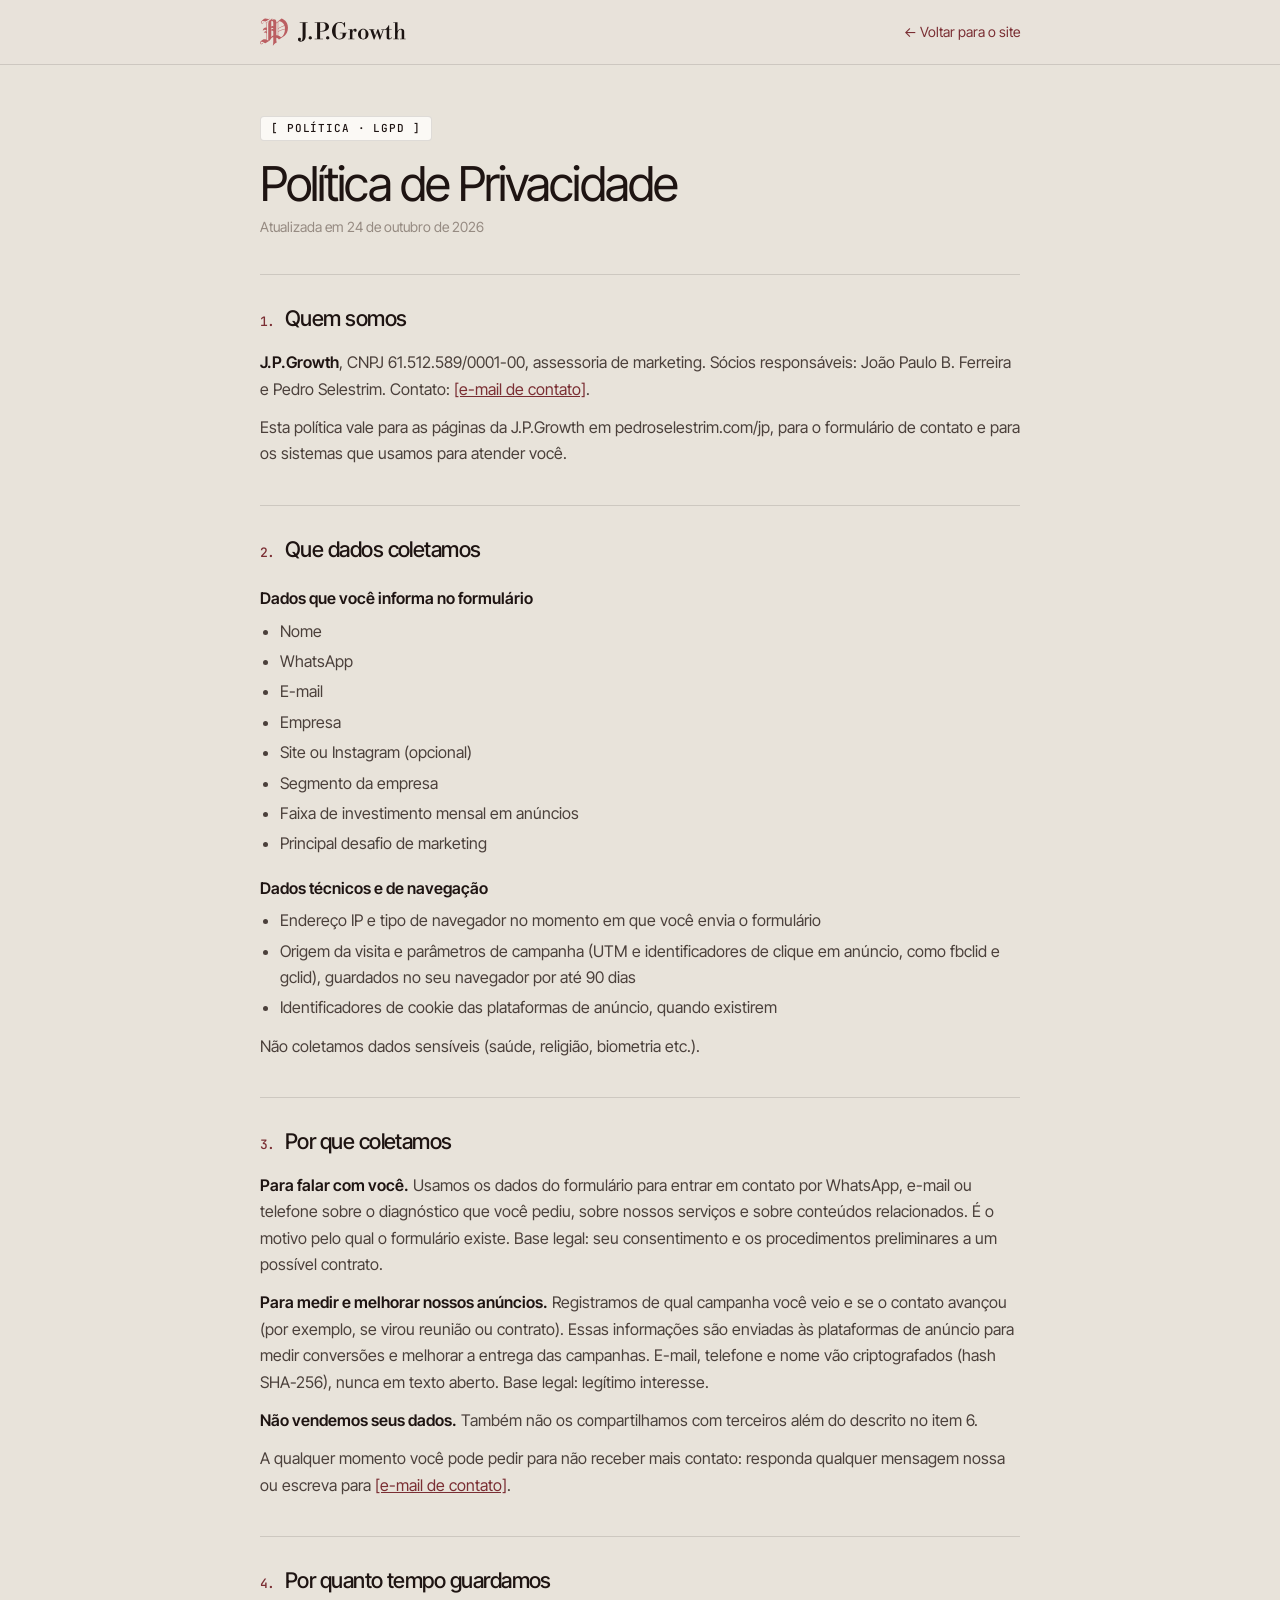
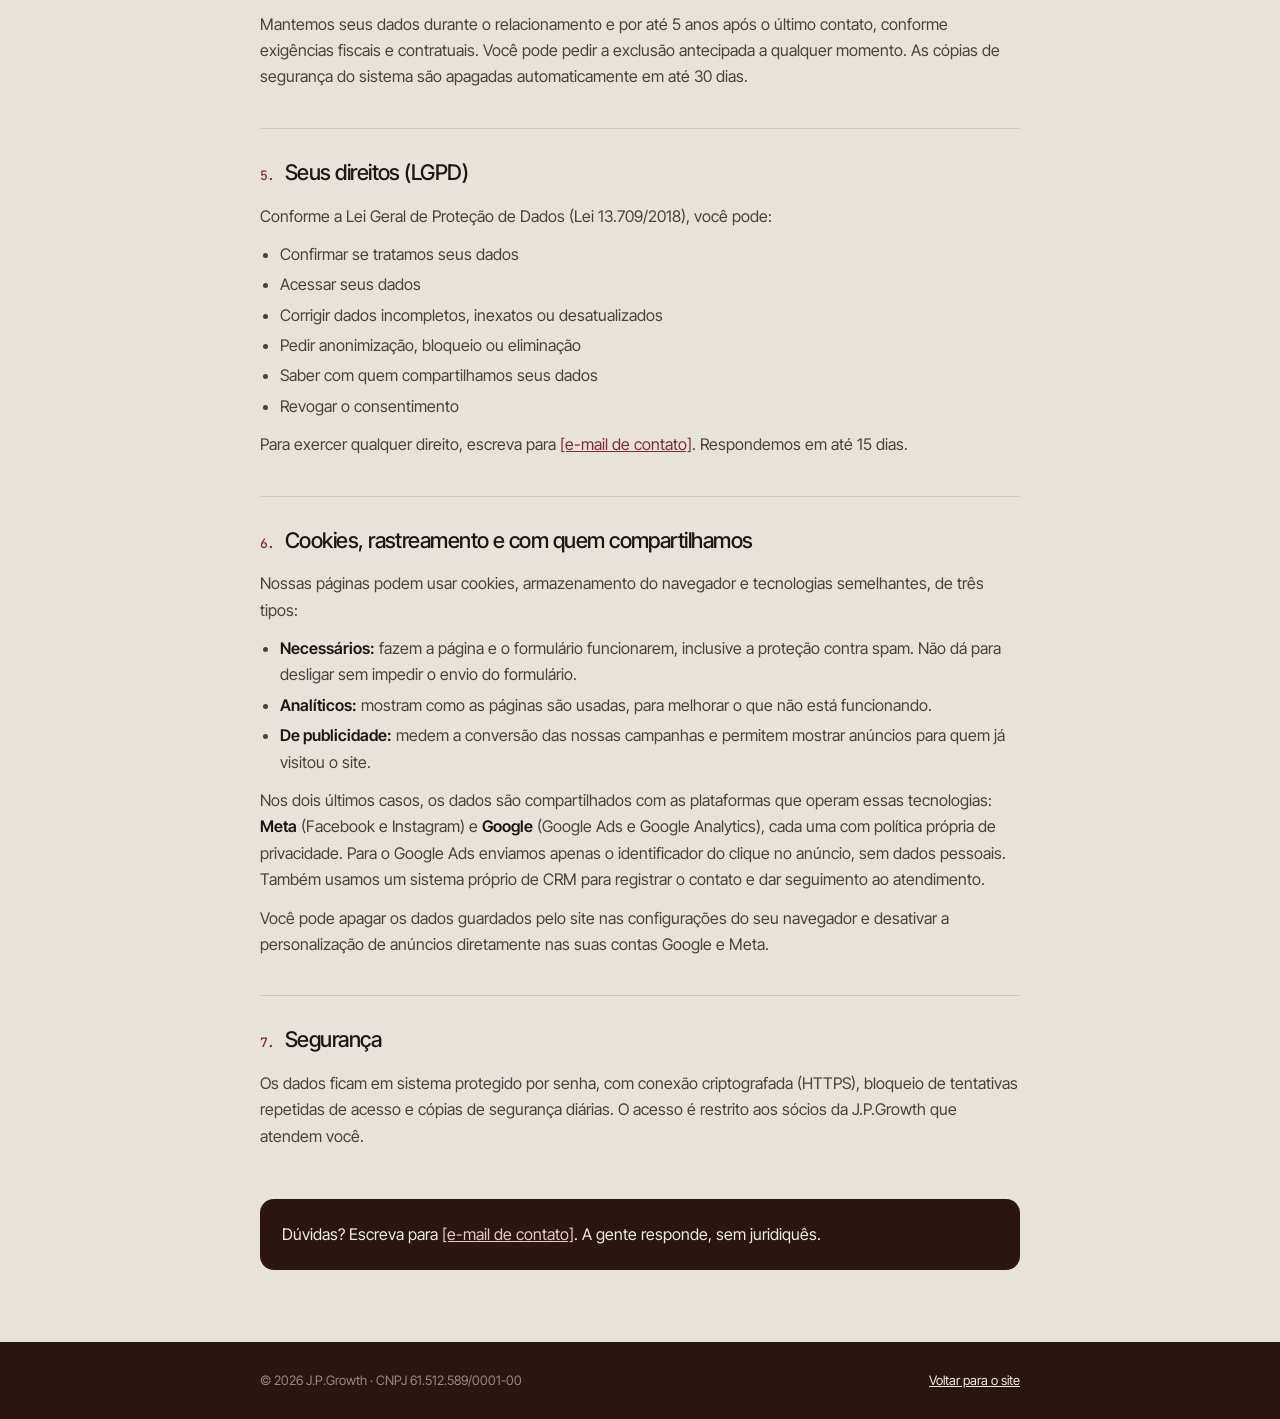
==== privacidade.html @ a4cb9cfe "Formulário em 2 etapas, verba de anúncios, novas dores, objeções e privacidade - Formulário menor: e" ====
<!doctype html>
<html lang="pt-BR">
<head>
<meta charset="utf-8">
<meta name="viewport" content="width=device-width, initial-scale=1">
<title>Política de Privacidade | J.P.Growth</title>
<meta name="description" content="Como a J.P.Growth coleta, usa e protege os seus dados, conforme a LGPD.">
<meta name="theme-color" content="#2A1512">
<link rel="icon" type="image/svg+xml" href="marca/icone.svg">
<link rel="preconnect" href="https://fonts.googleapis.com">
<link rel="preconnect" href="https://fonts.gstatic.com" crossorigin>
<link href="https://fonts.googleapis.com/css2?family=Inter+Tight:wght@400;500;600&family=JetBrains+Mono:wght@500&display=swap" rel="stylesheet">
<style>
:root{--cream:#E8E3DA;--cream-2:#F1EDE6;--paper:#FBF9F5;--ink:#1E1412;--ink-2:#4B403B;--mute:#968B82;--line:rgba(30,20,18,.13);--wine:#7A2E33;--brown:#2A1512;--on-dark:#F1ECE4;--on-dark-mute:#9A8880;--font:"Inter Tight",system-ui,-apple-system,"Segoe UI",sans-serif;--mono:"JetBrains Mono",ui-monospace,Menlo,monospace}
*,*::before,*::after{box-sizing:border-box}
body{margin:0;background:var(--cream);color:var(--ink);font:16px/1.65 var(--font);-webkit-font-smoothing:antialiased}
a{color:var(--wine)}
.wrap{width:min(760px,calc(100% - 32px));margin:0 auto}
.topo{border-bottom:1px solid var(--line);background:rgba(232,227,218,.94)}
.topo .wrap{display:flex;align-items:center;justify-content:space-between;gap:16px;height:64px}
.marca{display:inline-flex;align-items:center;gap:10px;text-decoration:none}
.marca img:first-child{width:28px;height:28px}
.marca img:last-child{height:20px;width:auto}
.voltar{font-size:14px;text-decoration:none}
main{padding:48px 0 72px}
.tag{display:inline-block;padding:6px 10px;border-radius:4px;background:var(--paper);border:1px solid var(--line);font:500 11px/1 var(--mono);letter-spacing:.08em;text-transform:uppercase}
h1{margin:18px 0 6px;font-size:clamp(2rem,5vw,3rem);font-weight:400;letter-spacing:-.04em;line-height:1.05}
.data{margin:0 0 36px;color:var(--mute);font-size:14px}
section{padding:26px 0;border-top:1px solid var(--line)}
h2{margin:0 0 12px;font-size:1.35rem;font-weight:500;letter-spacing:-.025em}
h2 span{margin-right:10px;font:500 13px/1 var(--mono);color:var(--wine)}
h3{margin:18px 0 6px;font-size:1rem;font-weight:600}
p{margin:0 0 12px;color:var(--ink-2)}
ul{margin:0 0 12px;padding-left:20px;color:var(--ink-2)}
li{margin:4px 0}
b,strong{color:var(--ink);font-weight:600}
.final{margin-top:12px;padding:22px;border-radius:14px;background:var(--brown);color:var(--on-dark)}
.final p{margin:0;color:var(--on-dark)}
.final a{color:#E9C9C5}
footer{padding:28px 0;background:var(--brown);color:var(--on-dark-mute);font-size:13px}
footer .wrap{display:flex;flex-wrap:wrap;justify-content:space-between;gap:12px}
footer a{color:var(--on-dark)}
</style>
</head>
<body>
<!-- TROCAR: substitua todos os "[e-mail de contato]" pelo e-mail oficial da J.P.Growth -->
<header class="topo">
  <div class="wrap">
    <a class="marca" href="./"><img src="marca/icone.svg" alt="" width="28" height="28"><img src="marca/logotipo.svg" alt="J.P.Growth" width="108" height="20"></a>
    <a class="voltar" href="./">← Voltar para o site</a>
  </div>
</header>

<main class="wrap">
  <span class="tag">[ política · LGPD ]</span>
  <h1>Política de Privacidade</h1>
  <p class="data">Atualizada em 24 de outubro de 2026</p>

  <section>
    <h2><span>1.</span>Quem somos</h2>
    <p><b>J.P.Growth</b>, CNPJ 61.512.589/0001-00, assessoria de marketing. Sócios responsáveis: João Paulo B. Ferreira e Pedro Selestrim. Contato: <a href="mailto:[e-mail de contato]">[e-mail de contato]</a>.</p>
    <p>Esta política vale para as páginas da J.P.Growth em pedroselestrim.com/jp, para o formulário de contato e para os sistemas que usamos para atender você.</p>
  </section>

  <section>
    <h2><span>2.</span>Que dados coletamos</h2>
    <h3>Dados que você informa no formulário</h3>
    <ul>
      <li>Nome</li>
      <li>WhatsApp</li>
      <li>E-mail</li>
      <li>Empresa</li>
      <li>Site ou Instagram (opcional)</li>
      <li>Segmento da empresa</li>
      <li>Faixa de investimento mensal em anúncios</li>
      <li>Principal desafio de marketing</li>
    </ul>
    <h3>Dados técnicos e de navegação</h3>
    <ul>
      <li>Endereço IP e tipo de navegador no momento em que você envia o formulário</li>
      <li>Origem da visita e parâmetros de campanha (UTM e identificadores de clique em anúncio, como fbclid e gclid), guardados no seu navegador por até 90 dias</li>
      <li>Identificadores de cookie das plataformas de anúncio, quando existirem</li>
    </ul>
    <p>Não coletamos dados sensíveis (saúde, religião, biometria etc.).</p>
  </section>

  <section>
    <h2><span>3.</span>Por que coletamos</h2>
    <p><b>Para falar com você.</b> Usamos os dados do formulário para entrar em contato por WhatsApp, e-mail ou telefone sobre o diagnóstico que você pediu, sobre nossos serviços e sobre conteúdos relacionados. É o motivo pelo qual o formulário existe. Base legal: seu consentimento e os procedimentos preliminares a um possível contrato.</p>
    <p><b>Para medir e melhorar nossos anúncios.</b> Registramos de qual campanha você veio e se o contato avançou (por exemplo, se virou reunião ou contrato). Essas informações são enviadas às plataformas de anúncio para medir conversões e melhorar a entrega das campanhas. E-mail, telefone e nome vão criptografados (hash SHA-256), nunca em texto aberto. Base legal: legítimo interesse.</p>
    <p><b>Não vendemos seus dados.</b> Também não os compartilhamos com terceiros além do descrito no item 6.</p>
    <p>A qualquer momento você pode pedir para não receber mais contato: responda qualquer mensagem nossa ou escreva para <a href="mailto:[e-mail de contato]">[e-mail de contato]</a>.</p>
  </section>

  <section>
    <h2><span>4.</span>Por quanto tempo guardamos</h2>
    <p>Mantemos seus dados durante o relacionamento e por até 5 anos após o último contato, conforme exigências fiscais e contratuais. Você pode pedir a exclusão antecipada a qualquer momento. As cópias de segurança do sistema são apagadas automaticamente em até 30 dias.</p>
  </section>

  <section>
    <h2><span>5.</span>Seus direitos (LGPD)</h2>
    <p>Conforme a Lei Geral de Proteção de Dados (Lei 13.709/2018), você pode:</p>
    <ul>
      <li>Confirmar se tratamos seus dados</li>
      <li>Acessar seus dados</li>
      <li>Corrigir dados incompletos, inexatos ou desatualizados</li>
      <li>Pedir anonimização, bloqueio ou eliminação</li>
      <li>Saber com quem compartilhamos seus dados</li>
      <li>Revogar o consentimento</li>
    </ul>
    <p>Para exercer qualquer direito, escreva para <a href="mailto:[e-mail de contato]">[e-mail de contato]</a>. Respondemos em até 15 dias.</p>
  </section>

  <section>
    <h2><span>6.</span>Cookies, rastreamento e com quem compartilhamos</h2>
    <p>Nossas páginas podem usar cookies, armazenamento do navegador e tecnologias semelhantes, de três tipos:</p>
    <ul>
      <li><b>Necessários:</b> fazem a página e o formulário funcionarem, inclusive a proteção contra spam. Não dá para desligar sem impedir o envio do formulário.</li>
      <li><b>Analíticos:</b> mostram como as páginas são usadas, para melhorar o que não está funcionando.</li>
      <li><b>De publicidade:</b> medem a conversão das nossas campanhas e permitem mostrar anúncios para quem já visitou o site.</li>
    </ul>
    <p>Nos dois últimos casos, os dados são compartilhados com as plataformas que operam essas tecnologias: <b>Meta</b> (Facebook e Instagram) e <b>Google</b> (Google Ads e Google Analytics), cada uma com política própria de privacidade. Para o Google Ads enviamos apenas o identificador do clique no anúncio, sem dados pessoais. Também usamos um sistema próprio de CRM para registrar o contato e dar seguimento ao atendimento.</p>
    <p>Você pode apagar os dados guardados pelo site nas configurações do seu navegador e desativar a personalização de anúncios diretamente nas suas contas Google e Meta.</p>
  </section>

  <section>
    <h2><span>7.</span>Segurança</h2>
    <p>Os dados ficam em sistema protegido por senha, com conexão criptografada (HTTPS), bloqueio de tentativas repetidas de acesso e cópias de segurança diárias. O acesso é restrito aos sócios da J.P.Growth que atendem você.</p>
  </section>

  <div class="final">
    <p>Dúvidas? Escreva para <a href="mailto:[e-mail de contato]">[e-mail de contato]</a>. A gente responde, sem juridiquês.</p>
  </div>
</main>

<footer>
  <div class="wrap">
    <span>© 2026 J.P.Growth · CNPJ 61.512.589/0001-00</span>
    <a href="./">Voltar para o site</a>
  </div>
</footer>
</body>
</html>
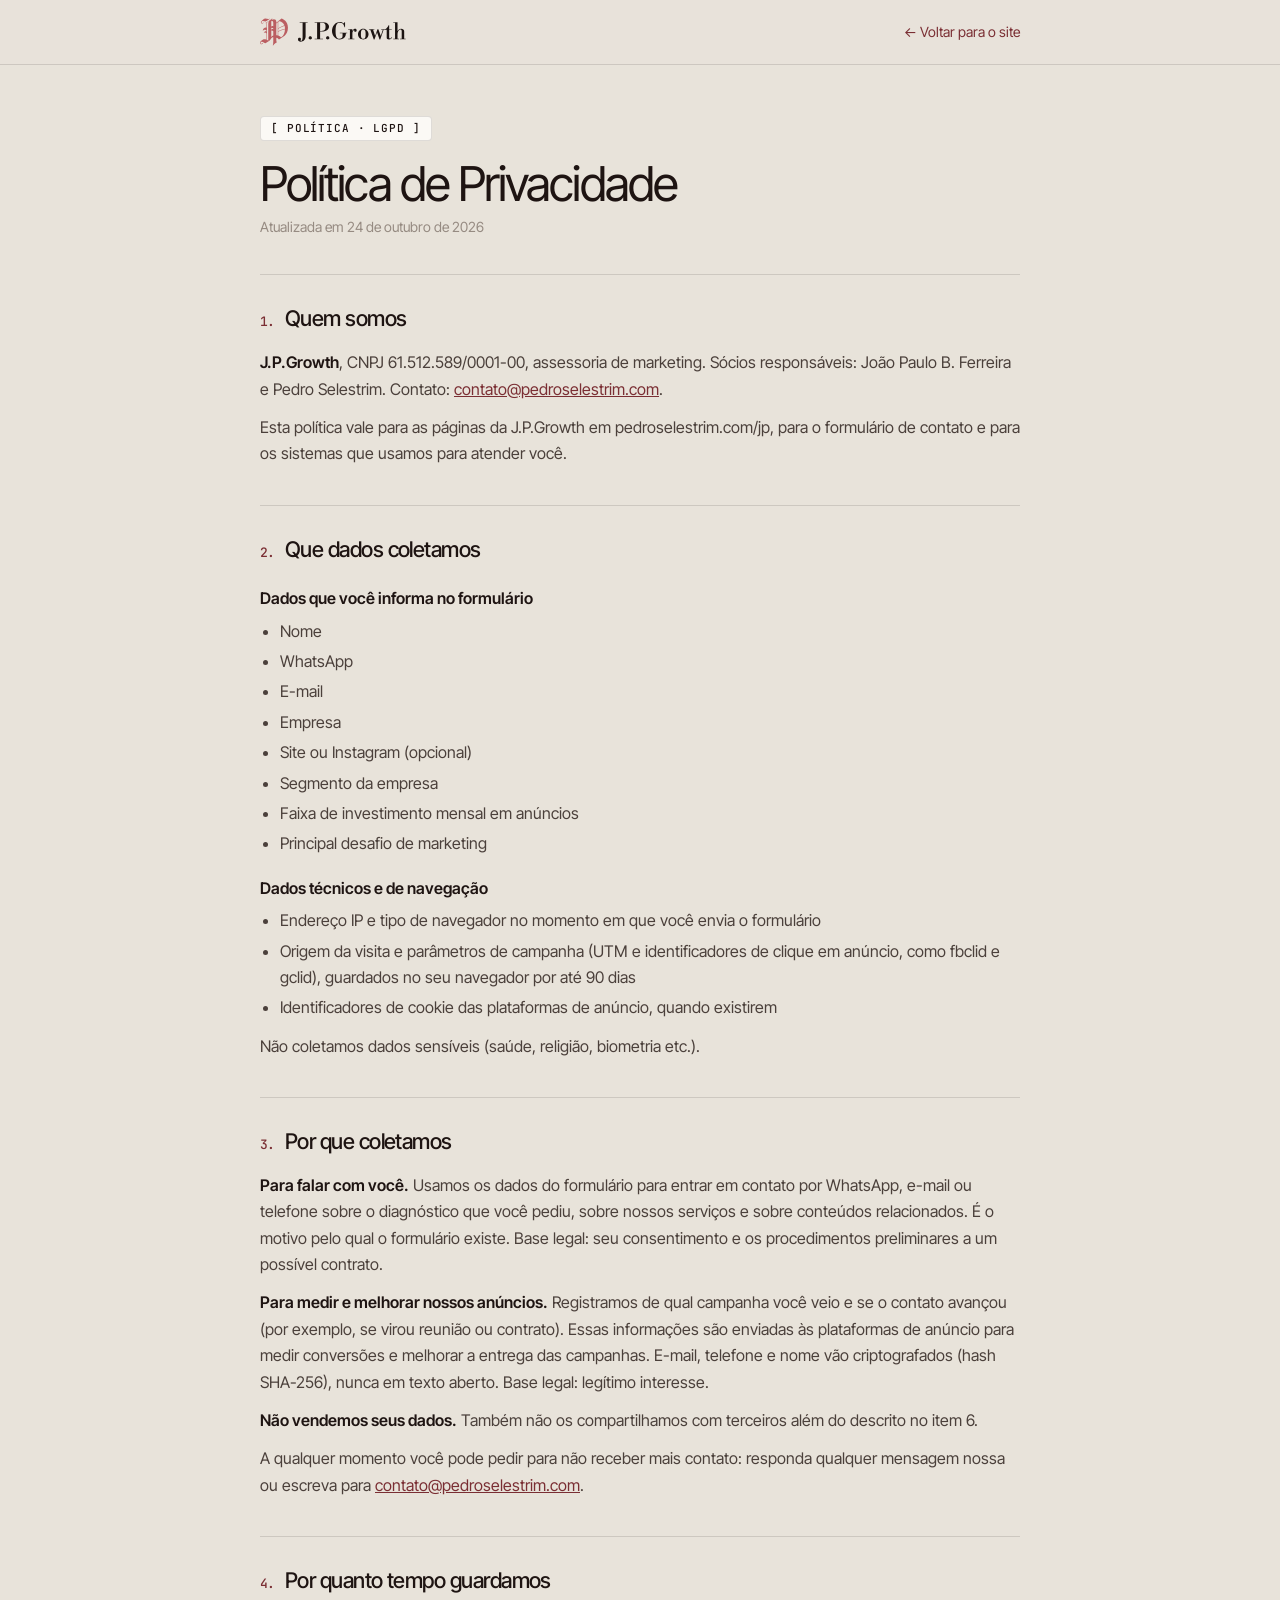
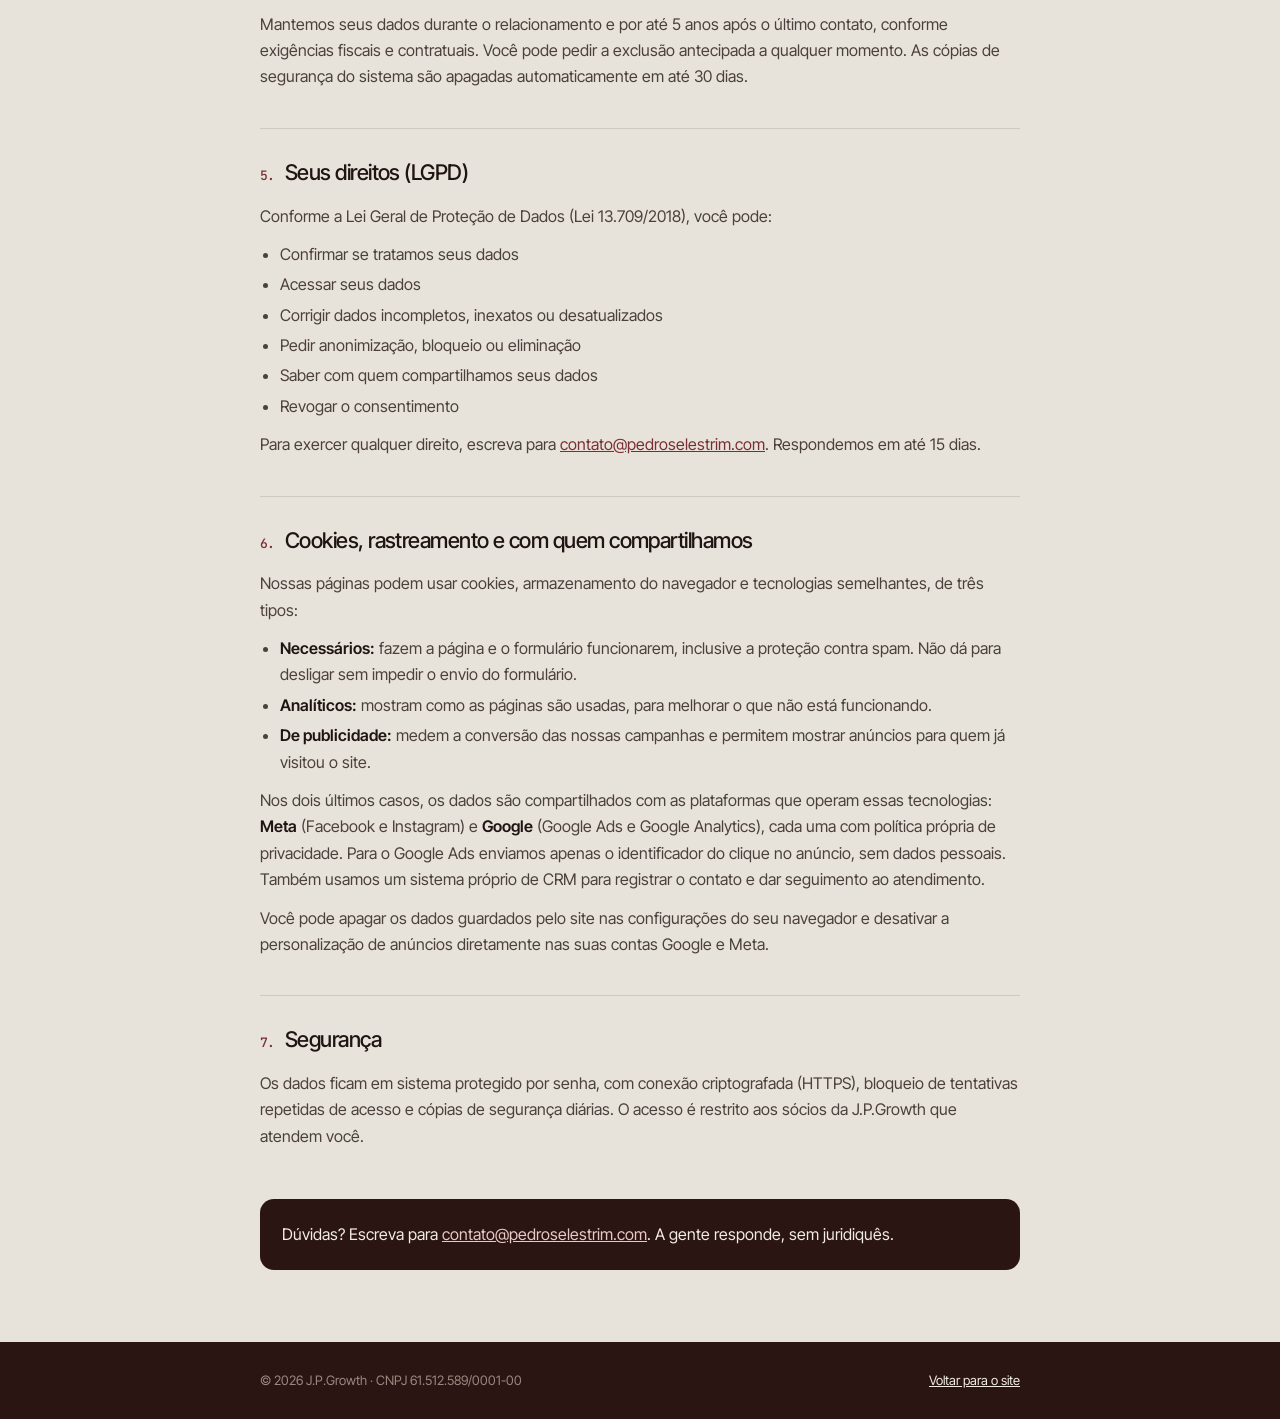
==== commit 892e58b0: "Política de Privacidade: e-mail de contato oficial Co-Authored-By: Claude Opus 5.5 <noreply@anthropi" ====
--- a/privacidade.html
+++ b/privacidade.html
@@ -43,7 +43,7 @@
 </style>
 </head>
 <body>
-<!-- TROCAR: substitua todos os "[e-mail de contato]" pelo e-mail oficial da J.P.Growth -->
+<!-- TROCAR: substitua todos os "contato@pedroselestrim.com" pelo e-mail oficial da J.P.Growth -->
 <header class="topo">
   <div class="wrap">
     <a class="marca" href="./"><img src="marca/icone.svg" alt="" width="28" height="28"><img src="marca/logotipo.svg" alt="J.P.Growth" width="108" height="20"></a>
@@ -58,7 +58,7 @@
 
   <section>
     <h2><span>1.</span>Quem somos</h2>
-    <p><b>J.P.Growth</b>, CNPJ 61.512.589/0001-00, assessoria de marketing. Sócios responsáveis: João Paulo B. Ferreira e Pedro Selestrim. Contato: <a href="mailto:[e-mail de contato]">[e-mail de contato]</a>.</p>
+    <p><b>J.P.Growth</b>, CNPJ 61.512.589/0001-00, assessoria de marketing. Sócios responsáveis: João Paulo B. Ferreira e Pedro Selestrim. Contato: <a href="mailto:contato@pedroselestrim.com">contato@pedroselestrim.com</a>.</p>
     <p>Esta política vale para as páginas da J.P.Growth em pedroselestrim.com/jp, para o formulário de contato e para os sistemas que usamos para atender você.</p>
   </section>
 
@@ -89,7 +89,7 @@
     <p><b>Para falar com você.</b> Usamos os dados do formulário para entrar em contato por WhatsApp, e-mail ou telefone sobre o diagnóstico que você pediu, sobre nossos serviços e sobre conteúdos relacionados. É o motivo pelo qual o formulário existe. Base legal: seu consentimento e os procedimentos preliminares a um possível contrato.</p>
     <p><b>Para medir e melhorar nossos anúncios.</b> Registramos de qual campanha você veio e se o contato avançou (por exemplo, se virou reunião ou contrato). Essas informações são enviadas às plataformas de anúncio para medir conversões e melhorar a entrega das campanhas. E-mail, telefone e nome vão criptografados (hash SHA-256), nunca em texto aberto. Base legal: legítimo interesse.</p>
     <p><b>Não vendemos seus dados.</b> Também não os compartilhamos com terceiros além do descrito no item 6.</p>
-    <p>A qualquer momento você pode pedir para não receber mais contato: responda qualquer mensagem nossa ou escreva para <a href="mailto:[e-mail de contato]">[e-mail de contato]</a>.</p>
+    <p>A qualquer momento você pode pedir para não receber mais contato: responda qualquer mensagem nossa ou escreva para <a href="mailto:contato@pedroselestrim.com">contato@pedroselestrim.com</a>.</p>
   </section>
 
   <section>
@@ -108,7 +108,7 @@
       <li>Saber com quem compartilhamos seus dados</li>
       <li>Revogar o consentimento</li>
     </ul>
-    <p>Para exercer qualquer direito, escreva para <a href="mailto:[e-mail de contato]">[e-mail de contato]</a>. Respondemos em até 15 dias.</p>
+    <p>Para exercer qualquer direito, escreva para <a href="mailto:contato@pedroselestrim.com">contato@pedroselestrim.com</a>. Respondemos em até 15 dias.</p>
   </section>
 
   <section>
@@ -129,7 +129,7 @@
   </section>
 
   <div class="final">
-    <p>Dúvidas? Escreva para <a href="mailto:[e-mail de contato]">[e-mail de contato]</a>. A gente responde, sem juridiquês.</p>
+    <p>Dúvidas? Escreva para <a href="mailto:contato@pedroselestrim.com">contato@pedroselestrim.com</a>. A gente responde, sem juridiquês.</p>
   </div>
 </main>
 
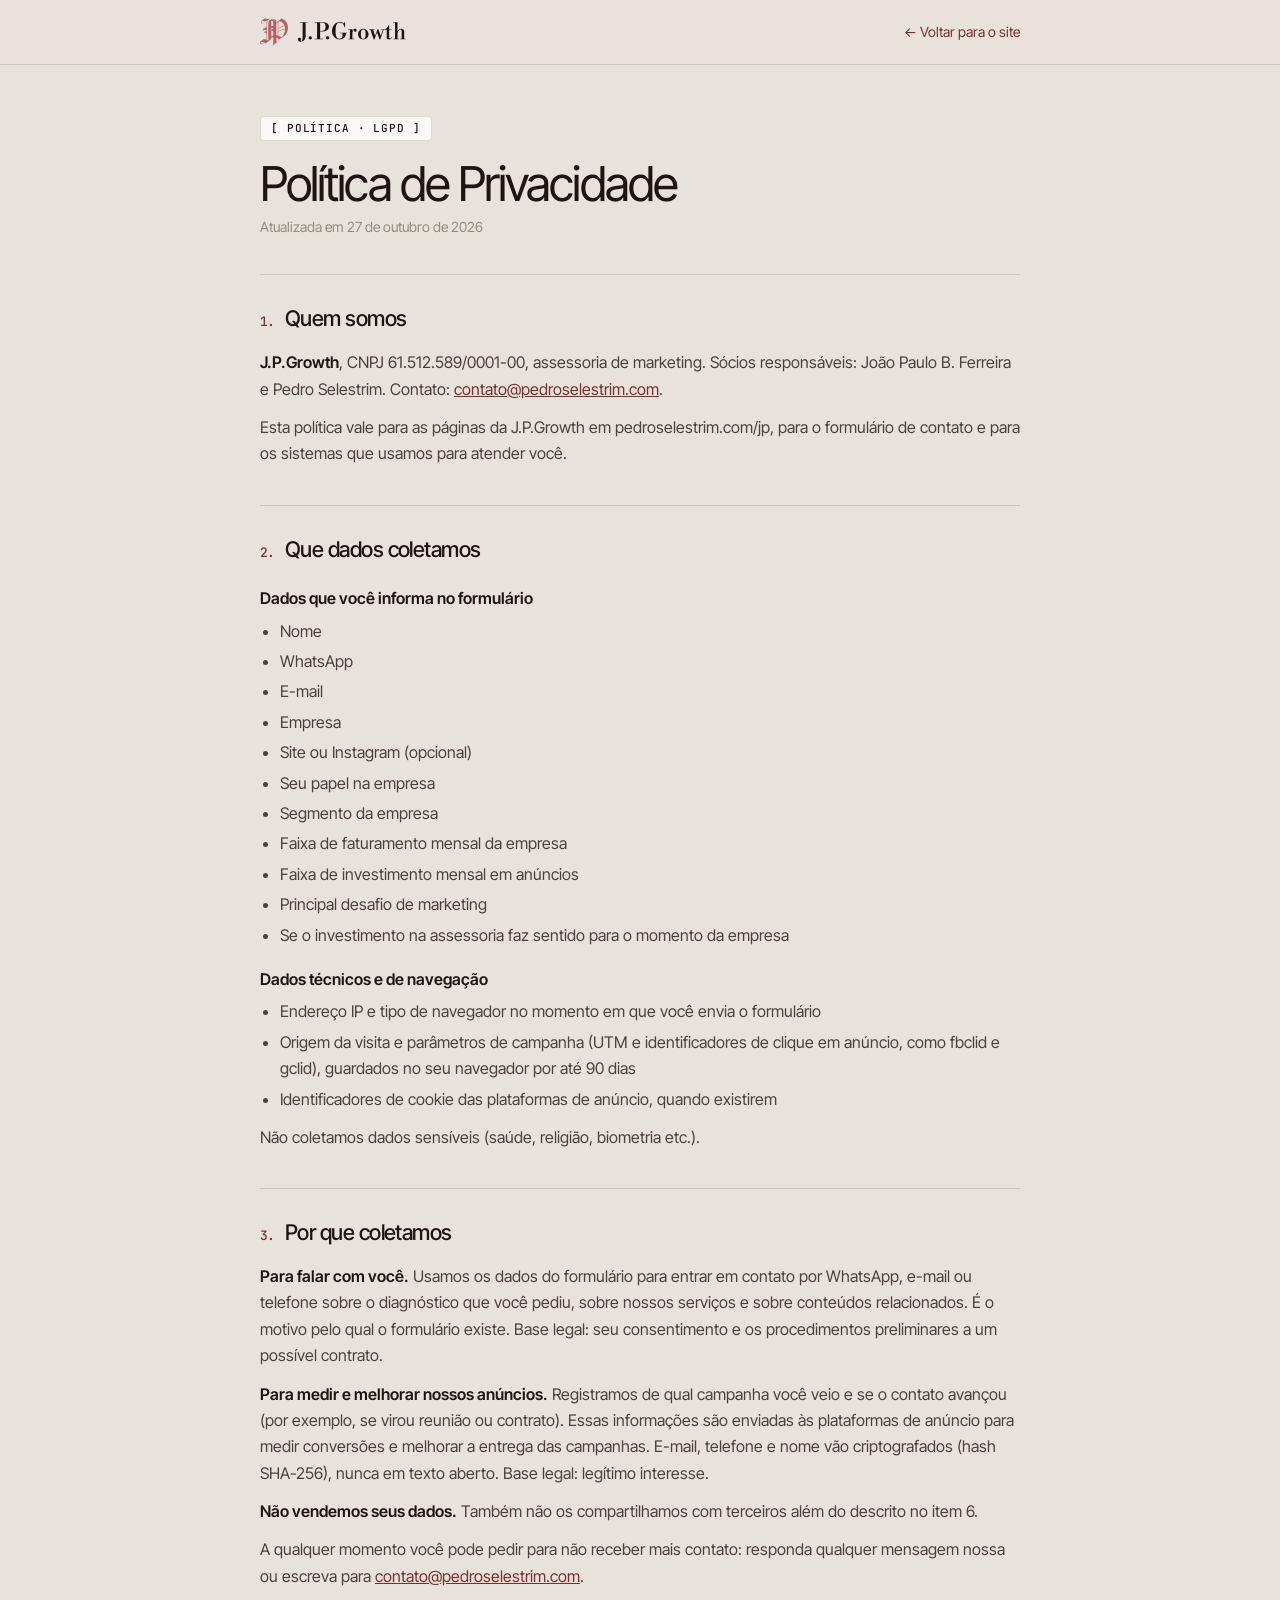
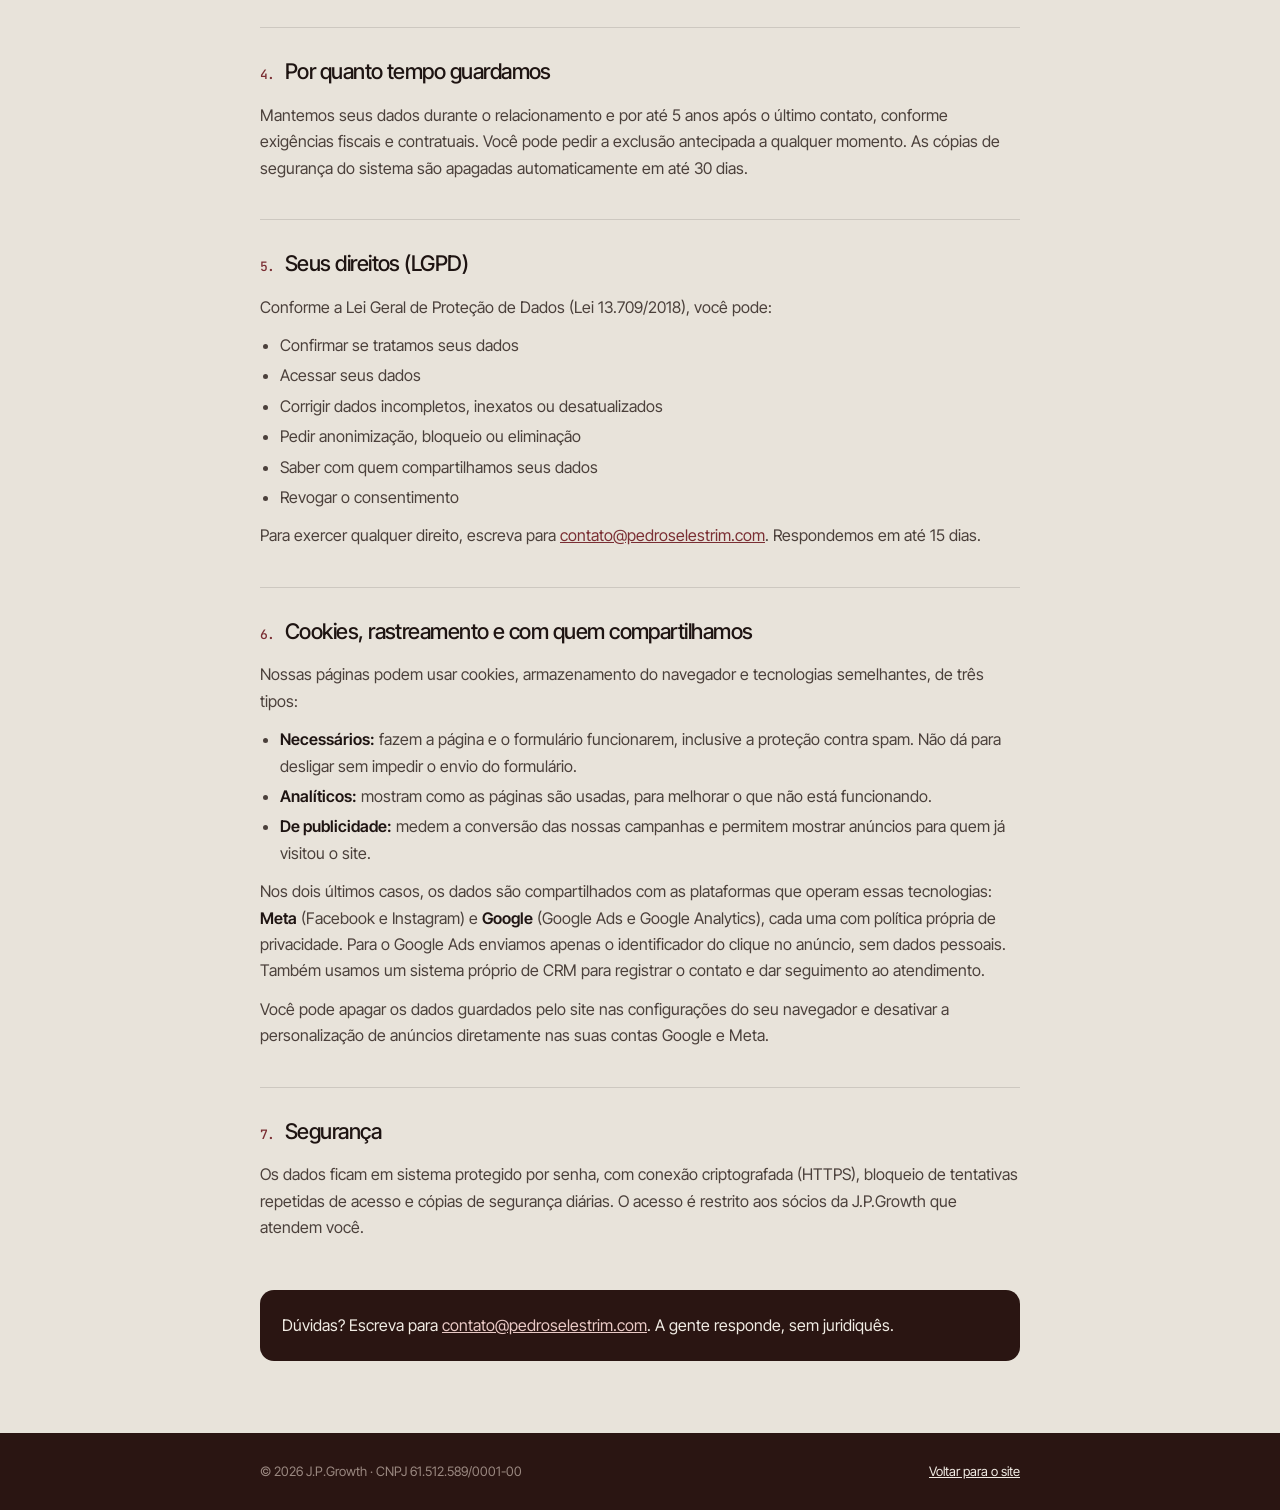
==== commit 7999f451: "Privacidade: lista os novos dados do formulário Co-Authored-By: Claude Opus 5.5 <noreply@anthropic.c" ====
--- a/privacidade.html
+++ b/privacidade.html
@@ -43,7 +43,6 @@
 </style>
 </head>
 <body>
-<!-- TROCAR: substitua todos os "contato@pedroselestrim.com" pelo e-mail oficial da J.P.Growth -->
 <header class="topo">
   <div class="wrap">
     <a class="marca" href="./"><img src="marca/icone.svg" alt="" width="28" height="28"><img src="marca/logotipo.svg" alt="J.P.Growth" width="108" height="20"></a>
@@ -54,7 +53,7 @@
 <main class="wrap">
   <span class="tag">[ política · LGPD ]</span>
   <h1>Política de Privacidade</h1>
-  <p class="data">Atualizada em 24 de outubro de 2026</p>
+  <p class="data">Atualizada em 27 de outubro de 2026</p>
 
   <section>
     <h2><span>1.</span>Quem somos</h2>
@@ -71,9 +70,12 @@
       <li>E-mail</li>
       <li>Empresa</li>
       <li>Site ou Instagram (opcional)</li>
+      <li>Seu papel na empresa</li>
       <li>Segmento da empresa</li>
+      <li>Faixa de faturamento mensal da empresa</li>
       <li>Faixa de investimento mensal em anúncios</li>
       <li>Principal desafio de marketing</li>
+      <li>Se o investimento na assessoria faz sentido para o momento da empresa</li>
     </ul>
     <h3>Dados técnicos e de navegação</h3>
     <ul>
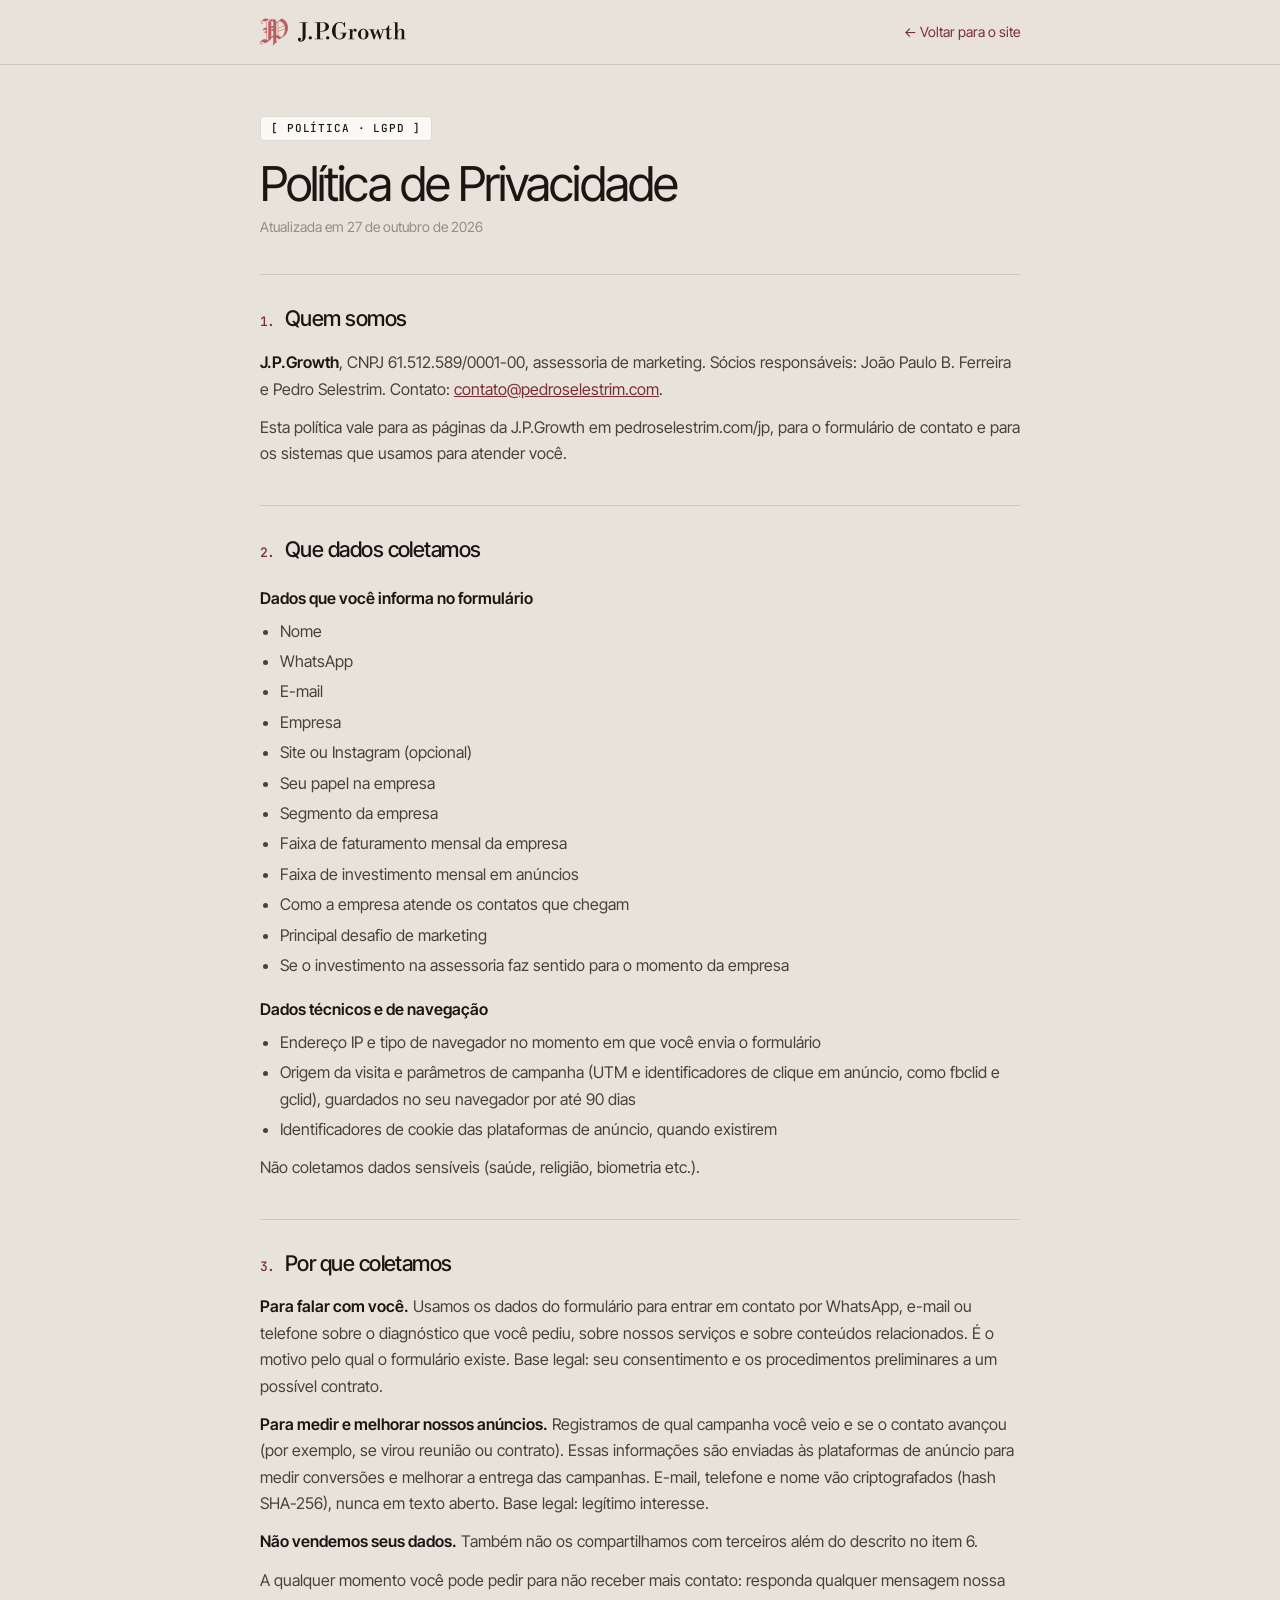
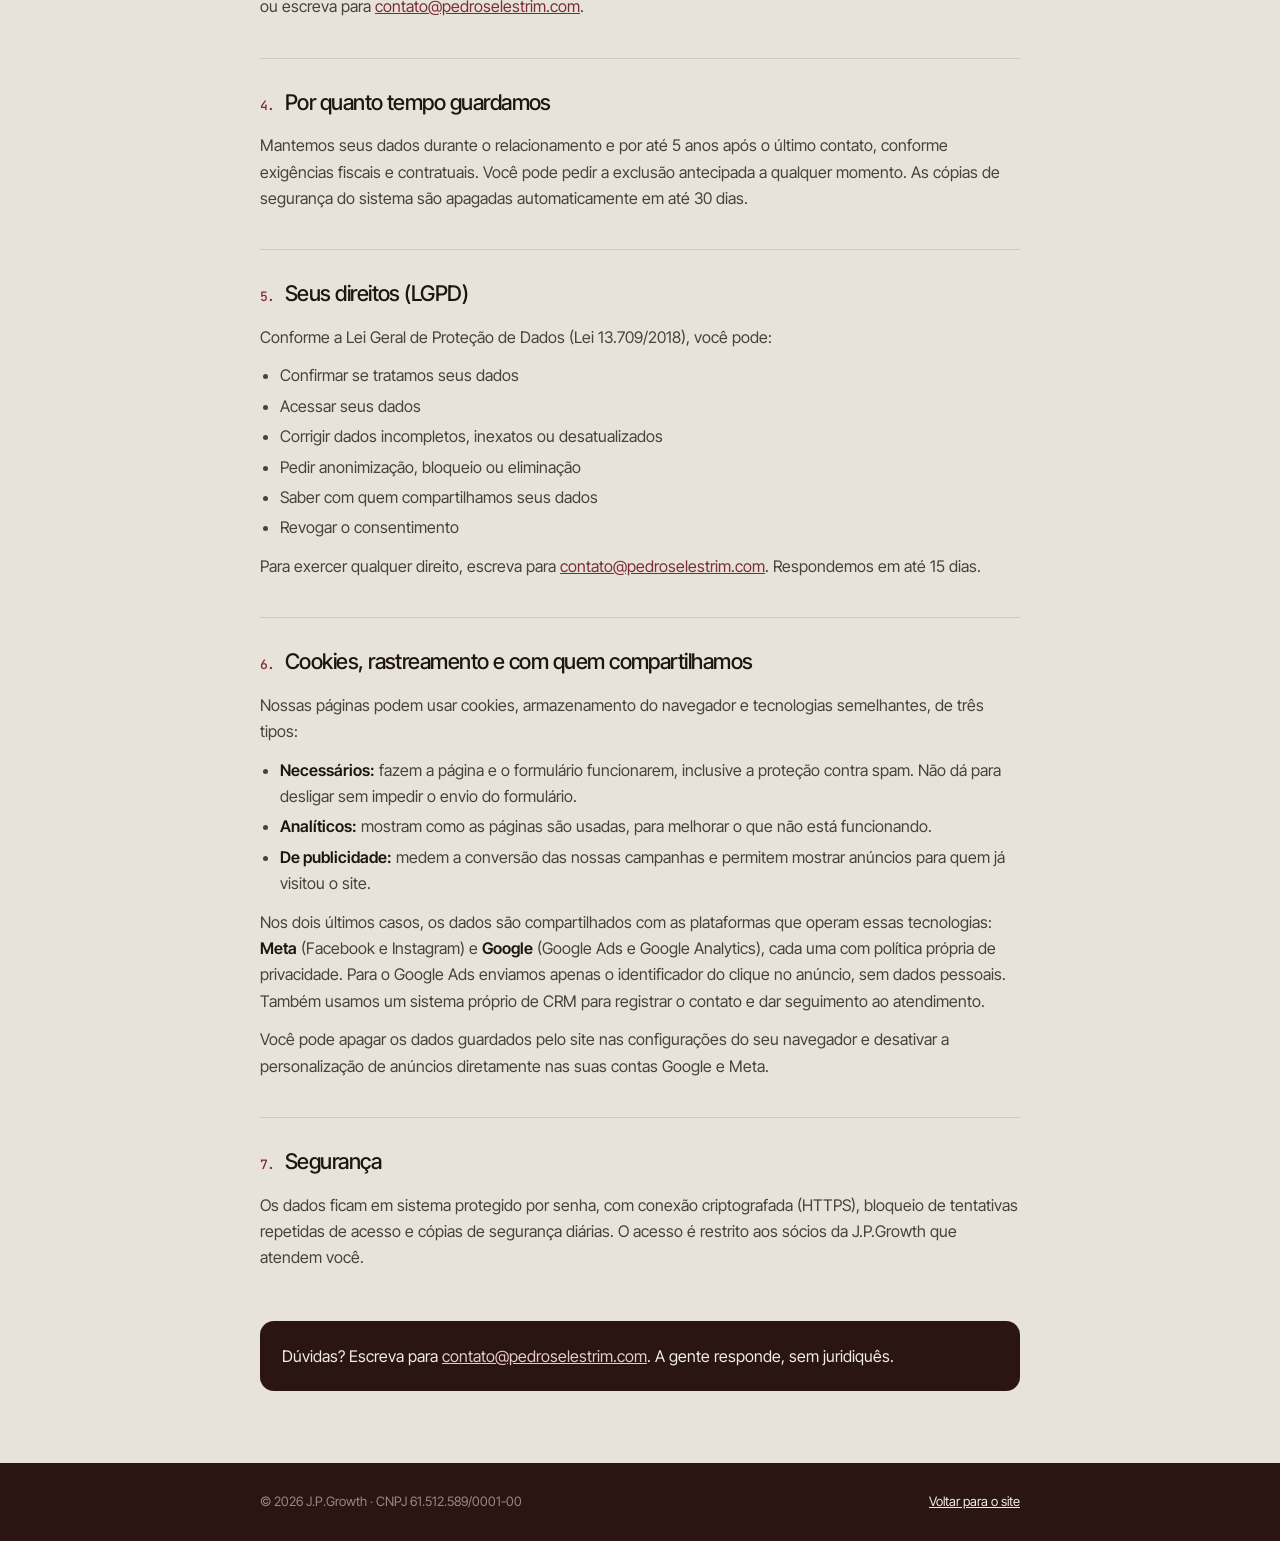
==== commit a65cf619: "CRM: escada de qualificação desqualificado → lead → MQL → SQL - Cinco critérios do perfil ideal lido" ====
--- a/privacidade.html
+++ b/privacidade.html
@@ -74,6 +74,7 @@
       <li>Segmento da empresa</li>
       <li>Faixa de faturamento mensal da empresa</li>
       <li>Faixa de investimento mensal em anúncios</li>
+      <li>Como a empresa atende os contatos que chegam</li>
       <li>Principal desafio de marketing</li>
       <li>Se o investimento na assessoria faz sentido para o momento da empresa</li>
     </ul>
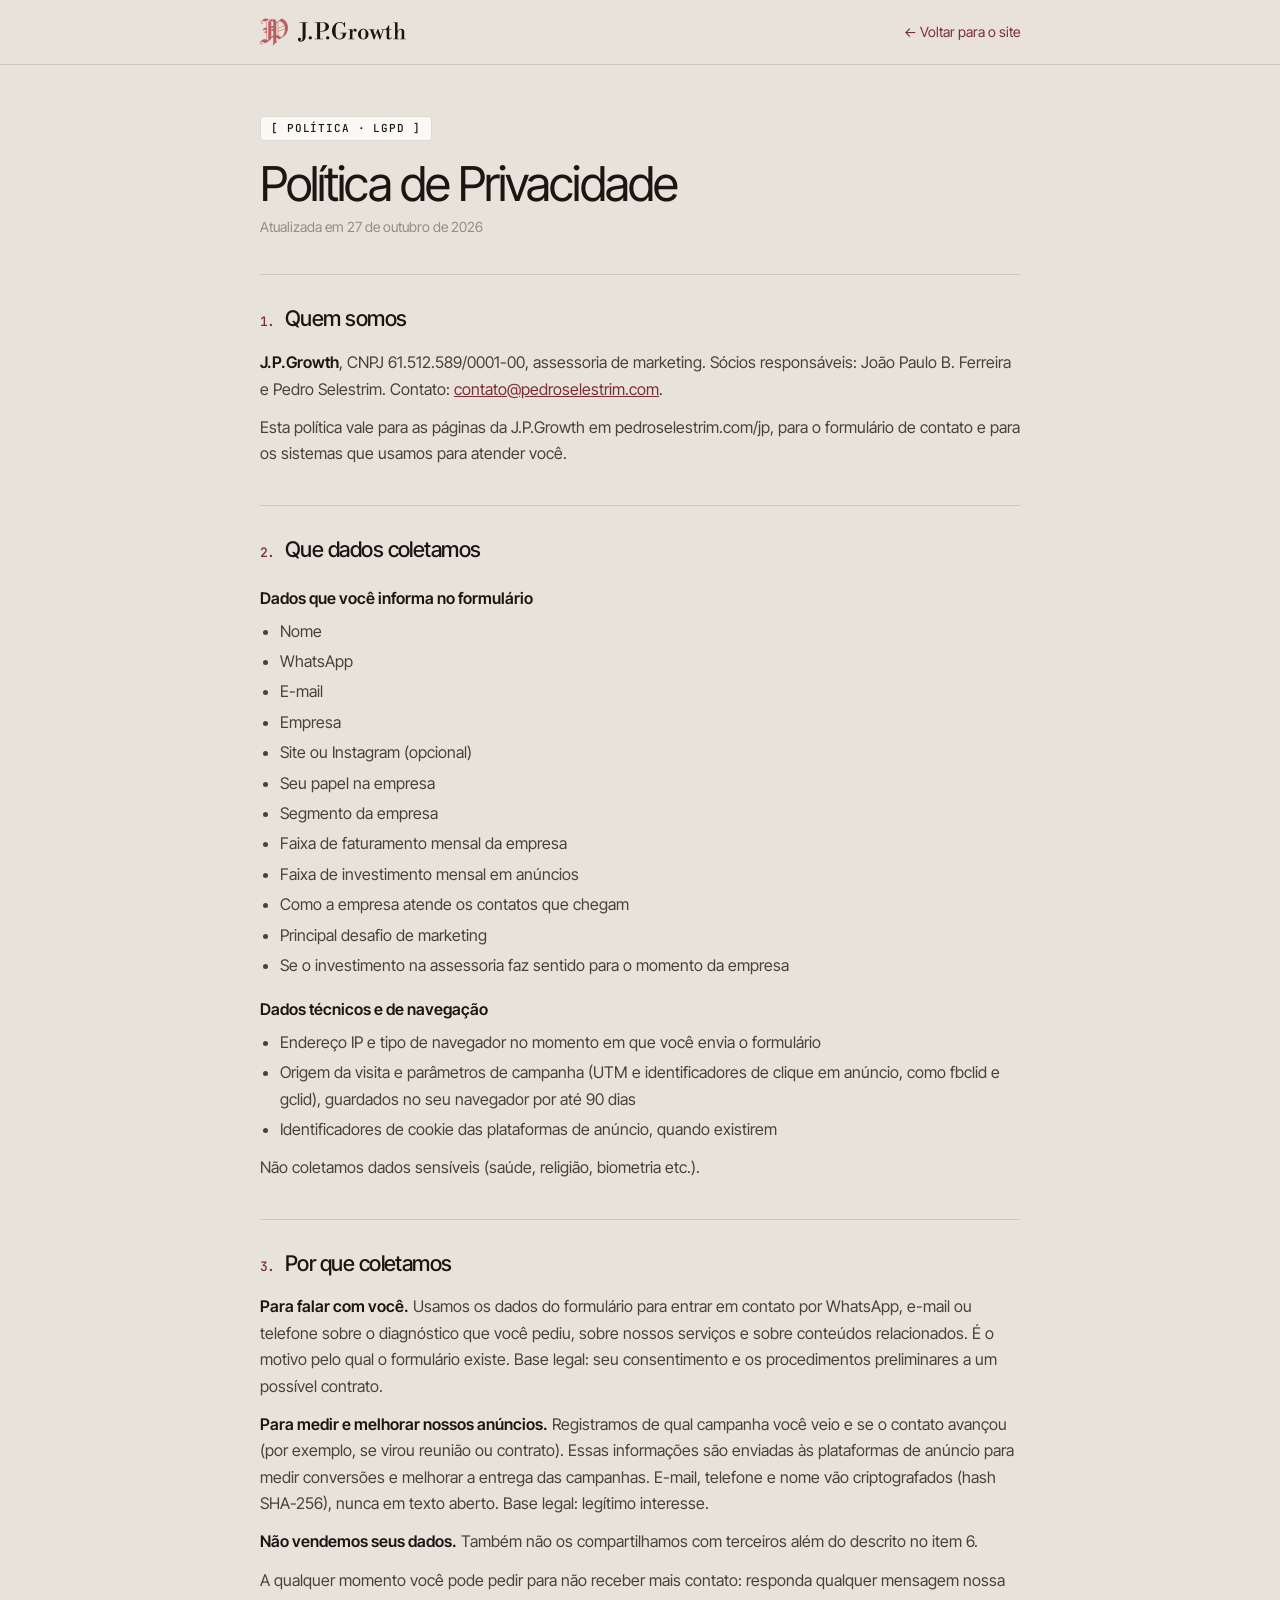
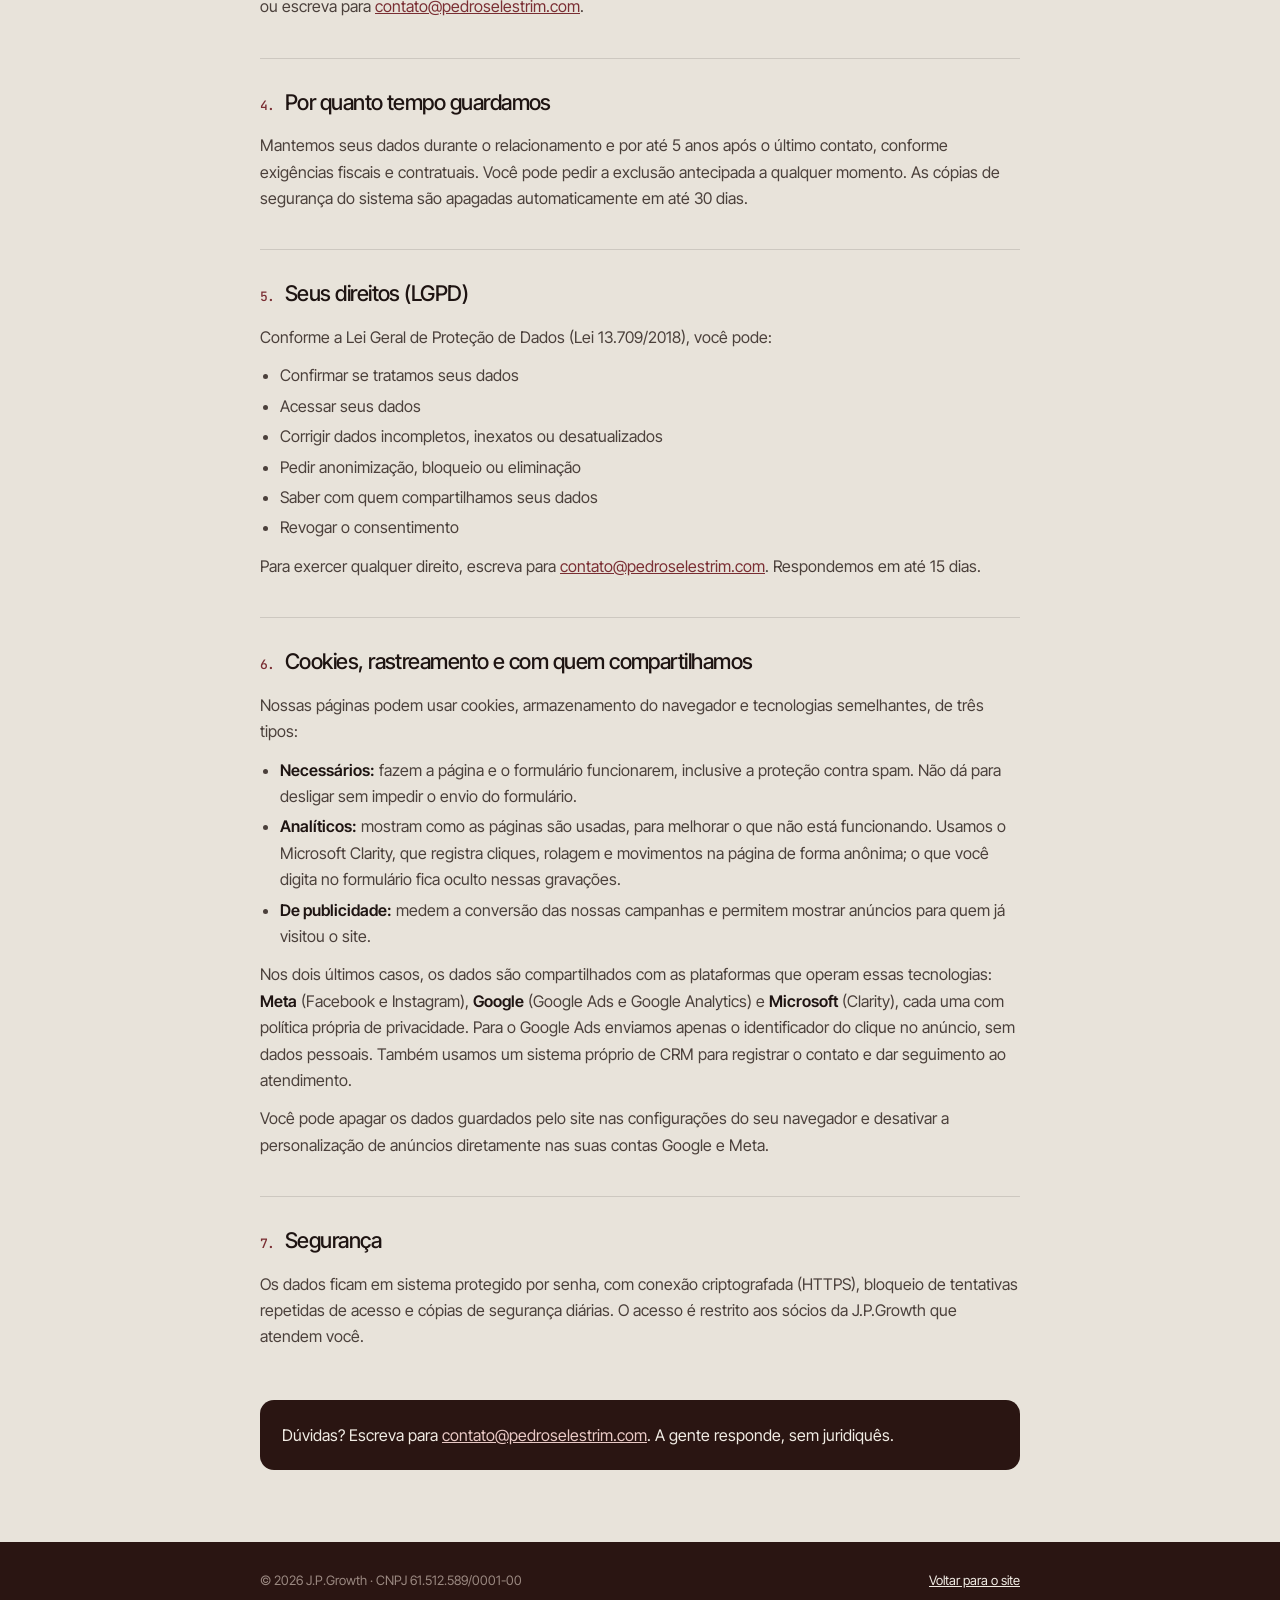
==== commit 2b16c941: "LP: Microsoft Clarity na landing page (não no CRM) - Script do projeto z4g1pp06tm no head do index.h" ====
--- a/privacidade.html
+++ b/privacidade.html
@@ -119,10 +119,10 @@
     <p>Nossas páginas podem usar cookies, armazenamento do navegador e tecnologias semelhantes, de três tipos:</p>
     <ul>
       <li><b>Necessários:</b> fazem a página e o formulário funcionarem, inclusive a proteção contra spam. Não dá para desligar sem impedir o envio do formulário.</li>
-      <li><b>Analíticos:</b> mostram como as páginas são usadas, para melhorar o que não está funcionando.</li>
+      <li><b>Analíticos:</b> mostram como as páginas são usadas, para melhorar o que não está funcionando. Usamos o Microsoft Clarity, que registra cliques, rolagem e movimentos na página de forma anônima; o que você digita no formulário fica oculto nessas gravações.</li>
       <li><b>De publicidade:</b> medem a conversão das nossas campanhas e permitem mostrar anúncios para quem já visitou o site.</li>
     </ul>
-    <p>Nos dois últimos casos, os dados são compartilhados com as plataformas que operam essas tecnologias: <b>Meta</b> (Facebook e Instagram) e <b>Google</b> (Google Ads e Google Analytics), cada uma com política própria de privacidade. Para o Google Ads enviamos apenas o identificador do clique no anúncio, sem dados pessoais. Também usamos um sistema próprio de CRM para registrar o contato e dar seguimento ao atendimento.</p>
+    <p>Nos dois últimos casos, os dados são compartilhados com as plataformas que operam essas tecnologias: <b>Meta</b> (Facebook e Instagram), <b>Google</b> (Google Ads e Google Analytics) e <b>Microsoft</b> (Clarity), cada uma com política própria de privacidade. Para o Google Ads enviamos apenas o identificador do clique no anúncio, sem dados pessoais. Também usamos um sistema próprio de CRM para registrar o contato e dar seguimento ao atendimento.</p>
     <p>Você pode apagar os dados guardados pelo site nas configurações do seu navegador e desativar a personalização de anúncios diretamente nas suas contas Google e Meta.</p>
   </section>
 
